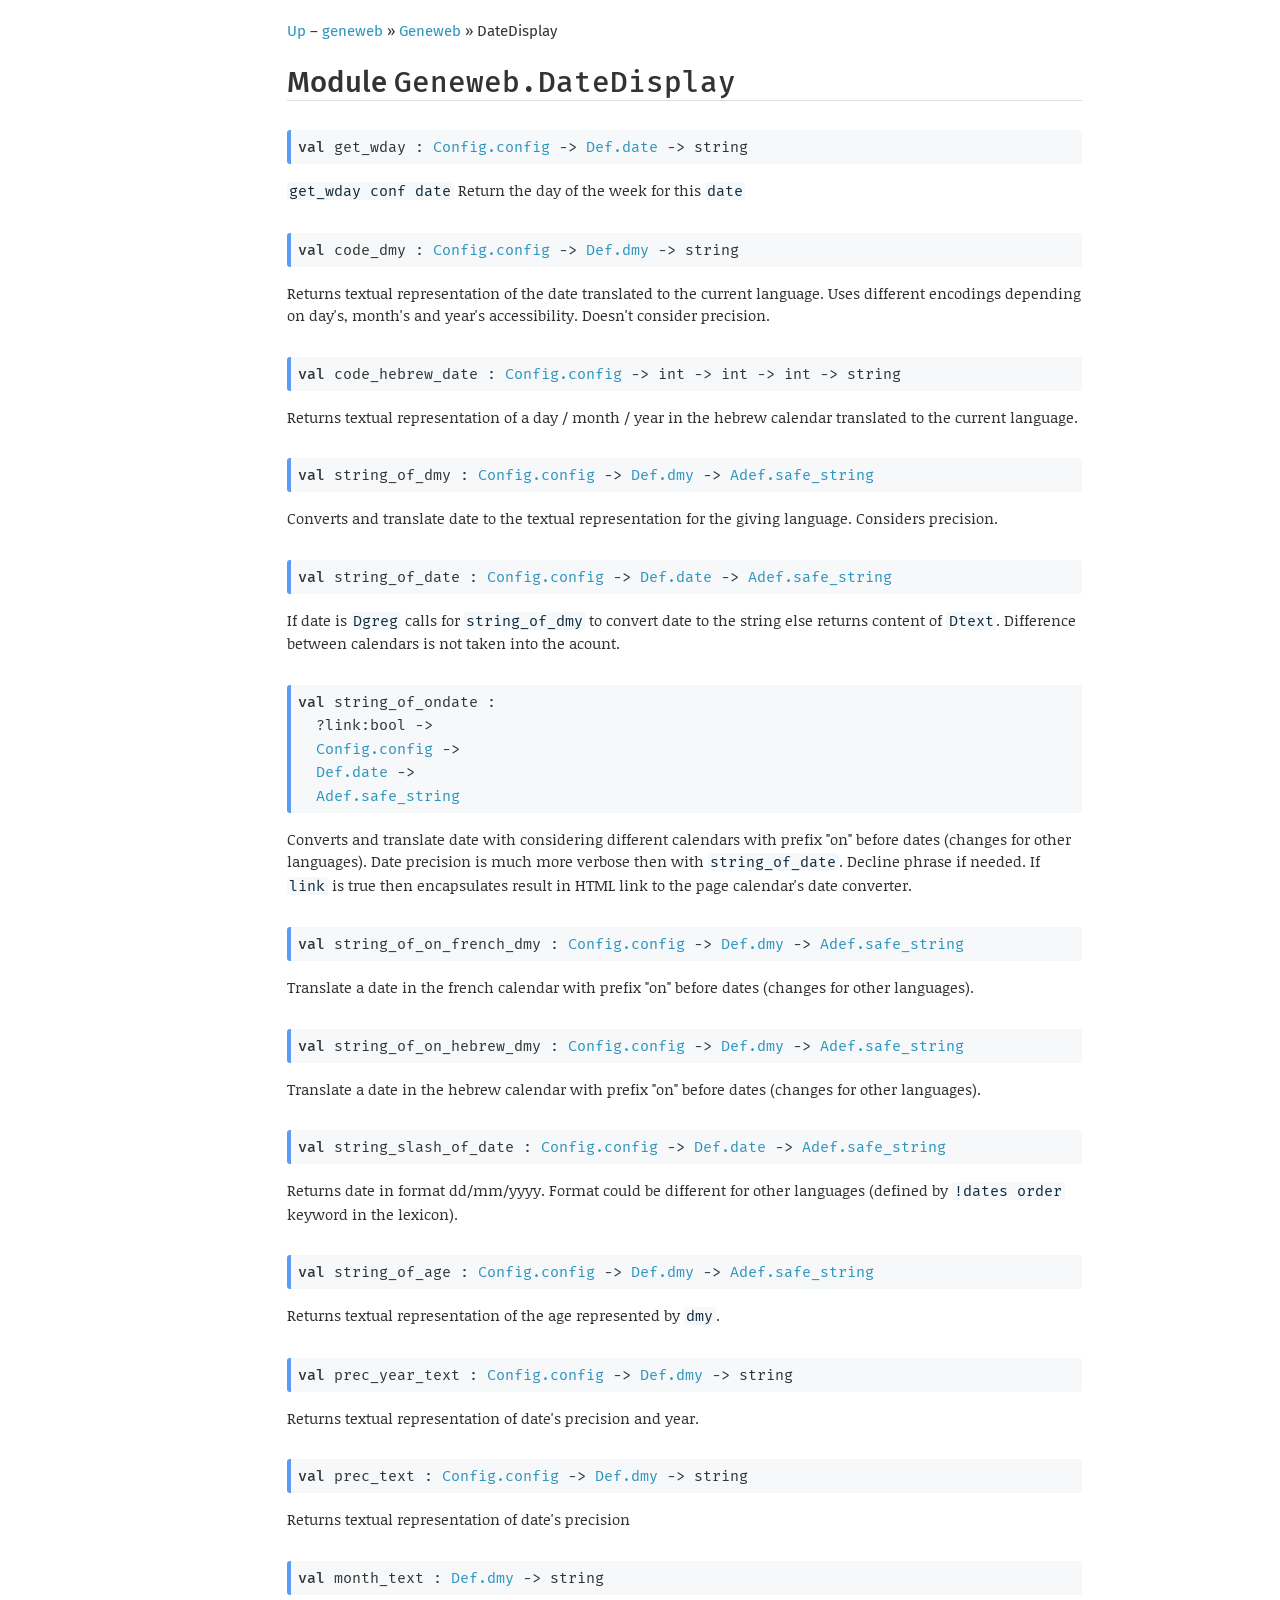
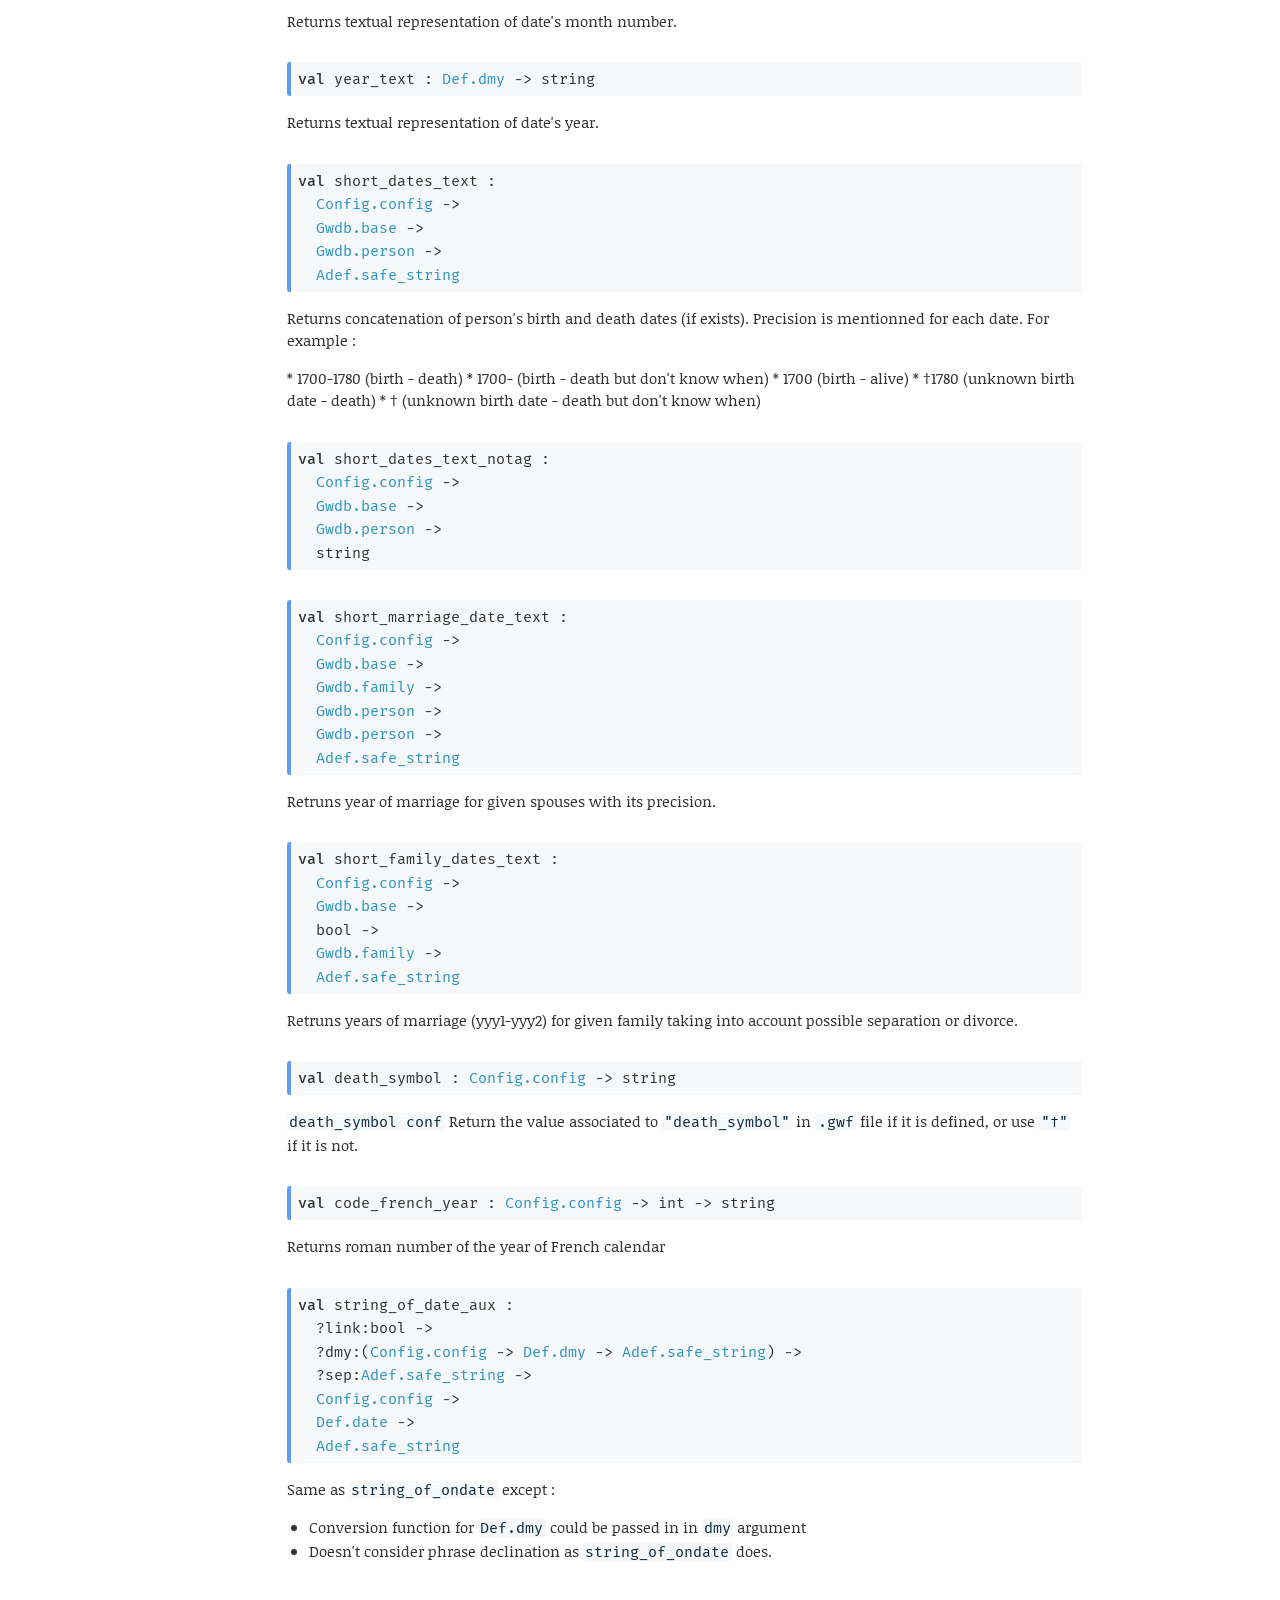
==== geneweb/Geneweb/DateDisplay/index.html @ b4ad67b5 "Deploying to gh-pages from @ michelmno/geneweb@815441923e273d42178b3d1ddf9161faf798d023 🚀" ====
<!DOCTYPE html>
<html xmlns="http://www.w3.org/1999/xhtml"><head><title>DateDisplay (geneweb.Geneweb.DateDisplay)</title><link rel="stylesheet" href="../../../odoc.support/odoc.css"/><meta charset="utf-8"/><meta name="generator" content="odoc 2.2.2"/><meta name="viewport" content="width=device-width,initial-scale=1.0"/><script src="../../../odoc.support/highlight.pack.js"></script><script>hljs.initHighlightingOnLoad();</script></head><body class="odoc"><nav class="odoc-nav"><a href="../index.html">Up</a> – <a href="../../index.html">geneweb</a> &#x00BB; <a href="../index.html">Geneweb</a> &#x00BB; DateDisplay</nav><header class="odoc-preamble"><h1>Module <code><span>Geneweb.DateDisplay</span></code></h1></header><div class="odoc-content"><div class="odoc-spec"><div class="spec value anchored" id="val-get_wday"><a href="#val-get_wday" class="anchor"></a><code><span><span class="keyword">val</span> get_wday : <span><a href="../Config/index.html#type-config">Config.config</a> <span class="arrow">&#45;&gt;</span></span> <span><a href="../../Def/index.html#type-date">Def.date</a> <span class="arrow">&#45;&gt;</span></span> string</span></code></div><div class="spec-doc"><p><code>get_wday conf date</code> Return the day of the week for this <code>date</code></p></div></div><div class="odoc-spec"><div class="spec value anchored" id="val-code_dmy"><a href="#val-code_dmy" class="anchor"></a><code><span><span class="keyword">val</span> code_dmy : <span><a href="../Config/index.html#type-config">Config.config</a> <span class="arrow">&#45;&gt;</span></span> <span><a href="../../Def/index.html#type-dmy">Def.dmy</a> <span class="arrow">&#45;&gt;</span></span> string</span></code></div><div class="spec-doc"><p>Returns textual representation of the date translated to the current language. Uses different encodings depending on day's, month's and year's accessibility. Doesn't consider precision.</p></div></div><div class="odoc-spec"><div class="spec value anchored" id="val-code_hebrew_date"><a href="#val-code_hebrew_date" class="anchor"></a><code><span><span class="keyword">val</span> code_hebrew_date : <span><a href="../Config/index.html#type-config">Config.config</a> <span class="arrow">&#45;&gt;</span></span> <span>int <span class="arrow">&#45;&gt;</span></span> <span>int <span class="arrow">&#45;&gt;</span></span> <span>int <span class="arrow">&#45;&gt;</span></span> string</span></code></div><div class="spec-doc"><p>Returns textual representation of a day / month / year in the hebrew calendar translated to the current language.</p></div></div><div class="odoc-spec"><div class="spec value anchored" id="val-string_of_dmy"><a href="#val-string_of_dmy" class="anchor"></a><code><span><span class="keyword">val</span> string_of_dmy : <span><a href="../Config/index.html#type-config">Config.config</a> <span class="arrow">&#45;&gt;</span></span> <span><a href="../../Def/index.html#type-dmy">Def.dmy</a> <span class="arrow">&#45;&gt;</span></span> <a href="../../Adef/index.html#type-safe_string">Adef.safe_string</a></span></code></div><div class="spec-doc"><p>Converts and translate date to the textual representation for the giving language. Considers precision.</p></div></div><div class="odoc-spec"><div class="spec value anchored" id="val-string_of_date"><a href="#val-string_of_date" class="anchor"></a><code><span><span class="keyword">val</span> string_of_date : <span><a href="../Config/index.html#type-config">Config.config</a> <span class="arrow">&#45;&gt;</span></span> <span><a href="../../Def/index.html#type-date">Def.date</a> <span class="arrow">&#45;&gt;</span></span> <a href="../../Adef/index.html#type-safe_string">Adef.safe_string</a></span></code></div><div class="spec-doc"><p>If date is <code>Dgreg</code> calls for <code>string_of_dmy</code> to convert date to the string else returns content of <code>Dtext</code>. Difference between calendars is not taken into the acount.</p></div></div><div class="odoc-spec"><div class="spec value anchored" id="val-string_of_ondate"><a href="#val-string_of_ondate" class="anchor"></a><code><span><span class="keyword">val</span> string_of_ondate : 
  <span>?link:bool <span class="arrow">&#45;&gt;</span></span>
  <span><a href="../Config/index.html#type-config">Config.config</a> <span class="arrow">&#45;&gt;</span></span>
  <span><a href="../../Def/index.html#type-date">Def.date</a> <span class="arrow">&#45;&gt;</span></span>
  <a href="../../Adef/index.html#type-safe_string">Adef.safe_string</a></span></code></div><div class="spec-doc"><p>Converts and translate date with considering different calendars with prefix &quot;on&quot; before dates (changes for other languages). Date precision is much more verbose then with <code>string_of_date</code>. Decline phrase if needed. If <code>link</code> is true then encapsulates result in HTML link to the page calendar's date converter.</p></div></div><div class="odoc-spec"><div class="spec value anchored" id="val-string_of_on_french_dmy"><a href="#val-string_of_on_french_dmy" class="anchor"></a><code><span><span class="keyword">val</span> string_of_on_french_dmy : <span><a href="../Config/index.html#type-config">Config.config</a> <span class="arrow">&#45;&gt;</span></span> <span><a href="../../Def/index.html#type-dmy">Def.dmy</a> <span class="arrow">&#45;&gt;</span></span> <a href="../../Adef/index.html#type-safe_string">Adef.safe_string</a></span></code></div><div class="spec-doc"><p>Translate a date in the french calendar with prefix &quot;on&quot; before dates (changes for other languages).</p></div></div><div class="odoc-spec"><div class="spec value anchored" id="val-string_of_on_hebrew_dmy"><a href="#val-string_of_on_hebrew_dmy" class="anchor"></a><code><span><span class="keyword">val</span> string_of_on_hebrew_dmy : <span><a href="../Config/index.html#type-config">Config.config</a> <span class="arrow">&#45;&gt;</span></span> <span><a href="../../Def/index.html#type-dmy">Def.dmy</a> <span class="arrow">&#45;&gt;</span></span> <a href="../../Adef/index.html#type-safe_string">Adef.safe_string</a></span></code></div><div class="spec-doc"><p>Translate a date in the hebrew calendar with prefix &quot;on&quot; before dates (changes for other languages).</p></div></div><div class="odoc-spec"><div class="spec value anchored" id="val-string_slash_of_date"><a href="#val-string_slash_of_date" class="anchor"></a><code><span><span class="keyword">val</span> string_slash_of_date : <span><a href="../Config/index.html#type-config">Config.config</a> <span class="arrow">&#45;&gt;</span></span> <span><a href="../../Def/index.html#type-date">Def.date</a> <span class="arrow">&#45;&gt;</span></span> <a href="../../Adef/index.html#type-safe_string">Adef.safe_string</a></span></code></div><div class="spec-doc"><p>Returns date in format dd/mm/yyyy. Format could be different for other languages (defined by <code>!dates order</code> keyword in the lexicon).</p></div></div><div class="odoc-spec"><div class="spec value anchored" id="val-string_of_age"><a href="#val-string_of_age" class="anchor"></a><code><span><span class="keyword">val</span> string_of_age : <span><a href="../Config/index.html#type-config">Config.config</a> <span class="arrow">&#45;&gt;</span></span> <span><a href="../../Def/index.html#type-dmy">Def.dmy</a> <span class="arrow">&#45;&gt;</span></span> <a href="../../Adef/index.html#type-safe_string">Adef.safe_string</a></span></code></div><div class="spec-doc"><p>Returns textual representation of the age represented by <code>dmy</code>.</p></div></div><div class="odoc-spec"><div class="spec value anchored" id="val-prec_year_text"><a href="#val-prec_year_text" class="anchor"></a><code><span><span class="keyword">val</span> prec_year_text : <span><a href="../Config/index.html#type-config">Config.config</a> <span class="arrow">&#45;&gt;</span></span> <span><a href="../../Def/index.html#type-dmy">Def.dmy</a> <span class="arrow">&#45;&gt;</span></span> string</span></code></div><div class="spec-doc"><p>Returns textual representation of date's precision and year.</p></div></div><div class="odoc-spec"><div class="spec value anchored" id="val-prec_text"><a href="#val-prec_text" class="anchor"></a><code><span><span class="keyword">val</span> prec_text : <span><a href="../Config/index.html#type-config">Config.config</a> <span class="arrow">&#45;&gt;</span></span> <span><a href="../../Def/index.html#type-dmy">Def.dmy</a> <span class="arrow">&#45;&gt;</span></span> string</span></code></div><div class="spec-doc"><p>Returns textual representation of date's precision</p></div></div><div class="odoc-spec"><div class="spec value anchored" id="val-month_text"><a href="#val-month_text" class="anchor"></a><code><span><span class="keyword">val</span> month_text : <span><a href="../../Def/index.html#type-dmy">Def.dmy</a> <span class="arrow">&#45;&gt;</span></span> string</span></code></div><div class="spec-doc"><p>Returns textual representation of date's month number.</p></div></div><div class="odoc-spec"><div class="spec value anchored" id="val-year_text"><a href="#val-year_text" class="anchor"></a><code><span><span class="keyword">val</span> year_text : <span><a href="../../Def/index.html#type-dmy">Def.dmy</a> <span class="arrow">&#45;&gt;</span></span> string</span></code></div><div class="spec-doc"><p>Returns textual representation of date's year.</p></div></div><div class="odoc-spec"><div class="spec value anchored" id="val-short_dates_text"><a href="#val-short_dates_text" class="anchor"></a><code><span><span class="keyword">val</span> short_dates_text : 
  <span><a href="../Config/index.html#type-config">Config.config</a> <span class="arrow">&#45;&gt;</span></span>
  <span><a href="../../Gwdb/index.html#type-base">Gwdb.base</a> <span class="arrow">&#45;&gt;</span></span>
  <span><a href="../../Gwdb/index.html#type-person">Gwdb.person</a> <span class="arrow">&#45;&gt;</span></span>
  <a href="../../Adef/index.html#type-safe_string">Adef.safe_string</a></span></code></div><div class="spec-doc"><p>Returns concatenation of person's birth and death dates (if exists). Precision is mentionned for each date. For example :</p><p>* 1700-1780 (birth - death) * 1700- (birth - death but don't know when) * 1700 (birth - alive) * †1780 (unknown birth date - death) * † (unknown birth date - death but don't know when)</p></div></div><div class="odoc-spec"><div class="spec value anchored" id="val-short_dates_text_notag"><a href="#val-short_dates_text_notag" class="anchor"></a><code><span><span class="keyword">val</span> short_dates_text_notag : 
  <span><a href="../Config/index.html#type-config">Config.config</a> <span class="arrow">&#45;&gt;</span></span>
  <span><a href="../../Gwdb/index.html#type-base">Gwdb.base</a> <span class="arrow">&#45;&gt;</span></span>
  <span><a href="../../Gwdb/index.html#type-person">Gwdb.person</a> <span class="arrow">&#45;&gt;</span></span>
  string</span></code></div></div><div class="odoc-spec"><div class="spec value anchored" id="val-short_marriage_date_text"><a href="#val-short_marriage_date_text" class="anchor"></a><code><span><span class="keyword">val</span> short_marriage_date_text : 
  <span><a href="../Config/index.html#type-config">Config.config</a> <span class="arrow">&#45;&gt;</span></span>
  <span><a href="../../Gwdb/index.html#type-base">Gwdb.base</a> <span class="arrow">&#45;&gt;</span></span>
  <span><a href="../../Gwdb/index.html#type-family">Gwdb.family</a> <span class="arrow">&#45;&gt;</span></span>
  <span><a href="../../Gwdb/index.html#type-person">Gwdb.person</a> <span class="arrow">&#45;&gt;</span></span>
  <span><a href="../../Gwdb/index.html#type-person">Gwdb.person</a> <span class="arrow">&#45;&gt;</span></span>
  <a href="../../Adef/index.html#type-safe_string">Adef.safe_string</a></span></code></div><div class="spec-doc"><p>Retruns year of marriage for given spouses with its precision.</p></div></div><div class="odoc-spec"><div class="spec value anchored" id="val-short_family_dates_text"><a href="#val-short_family_dates_text" class="anchor"></a><code><span><span class="keyword">val</span> short_family_dates_text : 
  <span><a href="../Config/index.html#type-config">Config.config</a> <span class="arrow">&#45;&gt;</span></span>
  <span><a href="../../Gwdb/index.html#type-base">Gwdb.base</a> <span class="arrow">&#45;&gt;</span></span>
  <span>bool <span class="arrow">&#45;&gt;</span></span>
  <span><a href="../../Gwdb/index.html#type-family">Gwdb.family</a> <span class="arrow">&#45;&gt;</span></span>
  <a href="../../Adef/index.html#type-safe_string">Adef.safe_string</a></span></code></div><div class="spec-doc"><p>Retruns years of marriage (yyy1-yyy2) for given family taking into account possible separation or divorce.</p></div></div><div class="odoc-spec"><div class="spec value anchored" id="val-death_symbol"><a href="#val-death_symbol" class="anchor"></a><code><span><span class="keyword">val</span> death_symbol : <span><a href="../Config/index.html#type-config">Config.config</a> <span class="arrow">&#45;&gt;</span></span> string</span></code></div><div class="spec-doc"><p><code>death_symbol conf</code> Return the value associated to <code>&quot;death_symbol&quot;</code> in <code>.gwf</code> file if it is defined, or use <code>&quot;†&quot;</code> if it is not.</p></div></div><div class="odoc-spec"><div class="spec value anchored" id="val-code_french_year"><a href="#val-code_french_year" class="anchor"></a><code><span><span class="keyword">val</span> code_french_year : <span><a href="../Config/index.html#type-config">Config.config</a> <span class="arrow">&#45;&gt;</span></span> <span>int <span class="arrow">&#45;&gt;</span></span> string</span></code></div><div class="spec-doc"><p>Returns roman number of the year of French calendar</p></div></div><div class="odoc-spec"><div class="spec value anchored" id="val-string_of_date_aux"><a href="#val-string_of_date_aux" class="anchor"></a><code><span><span class="keyword">val</span> string_of_date_aux : 
  <span>?link:bool <span class="arrow">&#45;&gt;</span></span>
  <span>?dmy:<span>(<span><a href="../Config/index.html#type-config">Config.config</a> <span class="arrow">&#45;&gt;</span></span> <span><a href="../../Def/index.html#type-dmy">Def.dmy</a> <span class="arrow">&#45;&gt;</span></span> <a href="../../Adef/index.html#type-safe_string">Adef.safe_string</a>)</span> <span class="arrow">&#45;&gt;</span></span>
  <span>?sep:<a href="../../Adef/index.html#type-safe_string">Adef.safe_string</a> <span class="arrow">&#45;&gt;</span></span>
  <span><a href="../Config/index.html#type-config">Config.config</a> <span class="arrow">&#45;&gt;</span></span>
  <span><a href="../../Def/index.html#type-date">Def.date</a> <span class="arrow">&#45;&gt;</span></span>
  <a href="../../Adef/index.html#type-safe_string">Adef.safe_string</a></span></code></div><div class="spec-doc"><p>Same as <code>string_of_ondate</code> except :</p><ul><li>Conversion function for <code>Def.dmy</code> could be passed in in <code>dmy</code> argument</li><li>Doesn't consider phrase declination as <code>string_of_ondate</code> does.</li></ul></div></div></div></body></html>
---- odoc.support/odoc.css ----
@charset "UTF-8";
/* Copyright (c) 2016 The odoc contributors. All rights reserved.
   Distributed under the ISC license, see terms at the end of the file.
   odoc 2.2.0 */

/* Fonts */
@import url('https://fonts.googleapis.com/css?family=Fira+Mono:400,500');
@import url('https://fonts.googleapis.com/css?family=Noticia+Text:400,400i,700');
@import url('https://fonts.googleapis.com/css?family=Fira+Sans:400,400i,500,500i,600,600i,700,700i');

:root,
.light:root {
   --main-background: #FFFFFF;

  --color: #333333;
  --link-color: #2C94BD;
  --anchor-hover: #555;
  --anchor-color: #d5d5d5;
  --xref-shadow: #cc6666;
  --header-shadow: #ddd;
  --by-name-version-color: #aaa;
  --by-name-nav-link-color: #222;
  --target-background: rgba(187, 239, 253, 0.3);
  --target-shadow: rgba(187, 239, 253, 0.8);
  --pre-border-color: #eee;
  --code-background: #f6f8fa;

  --li-code-background: #f6f8fa;
  --li-code-color: #0d2b3e;
  --toc-color: #1F2D3D;
  --toc-before-color: #777;
  --toc-background: #f6f8fa;
  --toc-list-border: #ccc;

  --spec-summary-border-color: #5c9cf5;
  --spec-summary-background: var(--code-background);
  --spec-summary-hover-background: #ebeff2;
  --spec-details-after-background: rgba(0, 4, 15, 0.05);
  --spec-details-after-shadow: rgba(204, 204, 204, 0.53);
}

.dark:root {
  --main-background: #202020;
  --code-background: #222;
  --line-numbers-background: rgba(0, 0, 0, 0.125);
  --navbar-background: #202020;

  --color: #bebebe;
  --dirname-color: #666;
  --underline-color: #444;
  --visited-color: #002800;
  --visited-number-color: #252;
  --unvisited-color: #380000;
  --unvisited-number-color: #622;
  --somevisited-color: #303000;
  --highlight-color: #303e3f;
  --line-number-color: rgba(230, 230, 230, 0.3);
  --unvisited-margin-color: #622;
  --border: #333;
  --navbar-border: #333;
  --code-color: #ccc;

  --li-code-background: #373737;
  --li-code-color: #999;
  --toc-color: #777;
  --toc-background: #252525;

  --hljs-link: #999;
  --hljs-keyword: #cda869;
  --hljs-regexp: #f9ee98;
  --hljs-title: #dcdcaa;
  --hljs-type: #ac885b;
  --hljs-meta: #82aaff;
  --hljs-variable: #cf6a4c;
}

@media (prefers-color-scheme: dark) {
  :root {
    --main-background: #202020;
    --code-background: #333;
    --line-numbers-background: rgba(0, 0, 0, 0.125);
    --navbar-background: #202020;

    --meter-unvisited-color: #622;
    --meter-visited-color: #252;
    --meter-separator-color: black;

    --color: #bebebe;
    --dirname-color: #666;
    --underline-color: #444;
    --visited-color: #002800;
    --visited-number-color: #252;
    --unvisited-color: #380000;
    --unvisited-number-color: #622;
    --somevisited-color: #303000;
    --highlight-color: #303e3f;
    --line-number-color: rgba(230, 230, 230, 0.3);
    --unvisited-margin-color: #622;
    --border: #333;
    --navbar-border: #333;
    --code-color: #ccc;
    --by-name-nav-link-color: var(--color);

    --li-code-background: #373737;
    --li-code-color: #999;
    --toc-color: #777;
    --toc-before-color: #777;
    --toc-background: #252525;
    --toc-list-border: #ccc;
    --spec-summary-hover-background: #ebeff2;
    --spec-details-after-background: rgba(0, 4, 15, 0.05);
    --spec-details-after-shadow: rgba(204, 204, 204, 0.53);

    --hljs-link: #999;
    --hljs-keyword: #cda869;
    --hljs-regexp: #f9ee98;
    --hljs-title: #dcdcaa;
    --hljs-type: #ac885b;
    --hljs-meta: #82aaff;
    --hljs-variable: #cf6a4c;
  }
}

/* Reset a few things. */

html, body, div, span, applet, object, iframe, h1, h2, h3, h4, h5, h6, p, blockquote, pre, a, abbr, acronym, address, big, cite, code, del, dfn, em, img, ins, kbd, q, s, samp, small, strike, strong, sub, sup, tt, var, b, u, i, center, dl, dt, dd, ol, ul, li, fieldset, form, label, legend, table, caption, tbody, tfoot, thead, tr, th, td, article, aside, canvas, details, embed, figure, figcaption, footer, header, hgroup, menu, nav, output, ruby, section, summary, time, mark, audio, video {
  padding: 0;
  border: 0;
  font: inherit;
  vertical-align: baseline;

}

table {
  border-collapse: collapse;
  border-spacing: 0;
}

*, *:before, *:after {
  box-sizing: border-box;
}

html {
  font-size: 15px;
}

body {
  text-align: left;
  background: #FFFFFF;
  color: var(--color);
  background-color: var(--main-background);
}

body {
  max-width: 100ex;
  margin-left: calc(10vw + 20ex);
  margin-right: 4ex;
  margin-top: 20px;
  margin-bottom: 50px;
  font-family: "Noticia Text", Georgia, serif;
  line-height: 1.5;
}

header {
  margin-bottom: 30px;
}

nav {
  font-family: "Fira Sans", Helvetica, Arial, sans-serif;
}

/* Basic markup elements */

b, strong {
  font-weight: bold;
}

i {
  font-style: italic;
}

em, i em.odd{
  font-style: italic;
}

em.odd, i em {
  font-style: normal;
}

sup {
  vertical-align: super;
}

sub {
  vertical-align: sub;
}

sup, sub {
  font-size: 12px;
  line-height: 0;
  margin-left: 0.2ex;
}

ul, ol {
  list-style-position: outside
}

ul>li {
  margin-left: 22px;
}

ol>li {
  margin-left: 27.2px;
}

li>*:first-child {
  margin-top: 0
}

/* Text alignements, this should be forbidden. */

.left {
  text-align: left;
}

.right {
  text-align: right;
}

.center {
  text-align: center;
}

/* Links and anchors */

a {
  text-decoration: none;
  color: var(--link-color);
}

a:hover {
  box-shadow: 0 1px 0 0 var(--link-color);
}

/* Linked highlight */
*:target {
  background-color: var(--target-background) !important;
  box-shadow: 0 0px 0 1px var(--target-shadow) !important;
  border-radius: 1px;
}

*:hover > a.anchor {
  visibility: visible;
}

a.anchor:before {
  content: "#";
}

a.anchor:hover {
  box-shadow: none;
  text-decoration: none;
  color: var(--anchor-hover);
}

a.anchor {
  visibility: hidden;
  position: absolute;
  /* top: 0px; */
  /* margin-left: -3ex; */
  margin-left: -1.3em;
  font-weight: normal;
  font-style: normal;
  padding-right: 0.4em;
  padding-left: 0.4em;
  /* To remain selectable */
  color: var(--anchor-color);
}

.spec > a.anchor {
  margin-left: -2.3em;
  padding-right: 0.9em;
}

.xref-unresolved {
  color: #2C94BD;
}
.xref-unresolved:hover {
  box-shadow: 0 1px 0 0 var(--xref-shadow);
}

/* Section and document divisions.
   Until at least 4.03 many of the modules of the stdlib start at .h7,
   we restart the sequence there like h2  */

h1, h2, h3, h4, h5, h6, .h7, .h8, .h9, .h10 {
  font-family: "Fira Sans", Helvetica, Arial, sans-serif;
  font-weight: 400;
  padding-top: 0.1em;
  line-height: 1.2;
  overflow-wrap: break-word;
}

h1 {
  font-weight: 500;
  font-size: 2.441em;
}

h1 {
  font-weight: 500;
  font-size: 1.953em;
  box-shadow: 0 1px 0 0 var(--header-shadow);
}

h2 {
  font-size: 1.563em;
}

h3 {
  font-size: 1.25em;
}

small, .font_small {
  font-size: 0.8em;
}

h1 code, h1 tt {
  font-size: inherit;
  font-weight: inherit;
}

h2 code, h2 tt {
  font-size: inherit;
  font-weight: inherit;
}

h3 code, h3 tt {
  font-size: inherit;
  font-weight: inherit;
}

h3 code, h3 tt {
  font-size: inherit;
  font-weight: inherit;
}

h4 {
  font-size: 1.12em;
}

/* Comment delimiters, hidden but accessible to screen readers and 
   selected for copy/pasting */

/* Taken from bootstrap */
/* See also https://stackoverflow.com/a/27769435/4220738 */
.comment-delim {
  position: absolute;
  width: 1px;
  height: 1px;
  padding: 0;
  margin: -1px;
  overflow: hidden;
  clip: rect(0, 0, 0, 0);
  white-space: nowrap;
  border: 0;
}

/* Preformatted and code */

tt, code, pre {
  font-family: "Fira Mono", courier;
  font-weight: 400;
}

pre {
  padding: 0.1em;
  border: 1px solid var(--pre-border-color);
  border-radius: 5px;
  overflow-x: auto;
}

p code,
li code {
  background-color: var(--li-code-background);
  color: var(--li-code-color);
  border-radius: 3px;
  padding: 0 0.3ex;
}

p a > code {
  color: var(--link-color);
}

code {
  white-space: pre-wrap;
}

/* Code blocks (e.g. Examples) */

pre code {
  font-size: 0.893rem;
}

/* Code lexemes */

.keyword {
  font-weight: 500;
}

.arrow { white-space: nowrap }

/* Module member specification */

.spec {
  background-color: var(--spec-summary-background);
  border-radius: 3px;
  border-left: 4px solid var(--spec-summary-border-color);
  border-right: 5px solid transparent;
  padding: 0.35em 0.5em;
}

li:not(:last-child) > .def-doc {
  margin-bottom: 15px;
}

/* Spacing between items */
div.odoc-spec,.odoc-include {
  margin-bottom: 2em;
}

.spec.type .variant p, .spec.type .record p {
  margin: 5px;
}

.spec.type .variant, .spec.type .record {
  margin-left: 2ch;
  list-style: none;
  display: flex;
  flex-wrap: wrap;
  row-gap: 4px;
}

.spec.type .record > code, .spec.type .variant > code {
  min-width: 40%;
}

.spec.type > ol {
  margin-top: 0;
  margin-bottom: 0;
}

.spec.type .record > .def-doc, .spec.type .variant > .def-doc {
  min-width:50%;
  padding: 0.25em 0.5em;
  margin-left: 10%;
  border-radius: 3px;
  flex-grow:1;
  background: var(--main-background);
  box-shadow: 2px 2px 4px lightgrey;
}

div.def {
  margin-top: 0;
  text-indent: -2ex;
  padding-left: 2ex;
}

div.def-doc>*:first-child {
  margin-top: 0;
}

/* Collapsible inlined include and module */

.odoc-include details {
  position: relative;
}

.odoc-include.shadowed-include {
  display: none;
}

.odoc-include details:after {
  z-index: -100;
  display: block;
  content: " ";
  position: absolute;
  border-radius: 0 1ex 1ex 0;
  right: -20px;
  top: 1px;
  bottom: 1px;
  width: 15px;
  background: var(--spec-details-after-background, rgba(0, 4, 15, 0.05));
  box-shadow: 0 0px 0 1px var(--spec-details-after-shadow, rgba(204, 204, 204, 0.53));
}

.odoc-include summary {
  position: relative;
  margin-bottom: 1em;
  cursor: pointer;
  outline: none;
}

.odoc-include summary:hover {
  background-color: var(--spec-summary-hover-background);
}

/* FIXME: Does not work in Firefox. */
.odoc-include summary::-webkit-details-marker {
  color: #888;
  transform: scaleX(-1);
  position: absolute;
  top: calc(50% - 5px);
  height: 11px;
  right: -29px;
}

/* Records and variants FIXME */

div.def table {
  text-indent: 0em;
  padding: 0;
  margin-left: -2ex;
}

td.def {
  padding-left: 2ex;
}

td.def-doc *:first-child {
  margin-top: 0em;
}

/* Lists of @tags */

.at-tags { list-style-type: none; margin-left: -3ex; }
.at-tags li { padding-left: 3ex; text-indent: -3ex; }
.at-tags .at-tag { text-transform: capitalize }

/* Lists of modules */

.modules { list-style-type: none; margin-left: -3ex; }
.modules li { padding-left: 3ex; text-indent: -3ex; margin-top: 5px }
.modules .synopsis { padding-left: 1ch; }

/* Odig package index */

.packages { list-style-type: none; margin-left: -3ex; }
.packages li { padding-left: 3ex; text-indent: -3ex }
.packages li a.anchor { padding-right: 0.5ch; padding-left: 3ch; }
.packages .version { font-size: 10px; color: var(--by-name-version-color); }
.packages .synopsis { padding-left: 1ch }

.by-name nav a {
  text-transform: uppercase;
  font-size: 18px;
  margin-right: 1ex;
  color: var(--by-name-nav-link-color,);
  display: inline-block;
}

.by-tag nav a {
  margin-right: 1ex;
  color: var(--by-name-nav-link-color);
  display: inline-block;
}

.by-tag ol { list-style-type: none; }
.by-tag ol.tags li { margin-left: 1ch; display: inline-block }
.by-tag td:first-child { text-transform: uppercase; }

/* Odig package page */

.package nav {
  display: inline;
  font-size: 14px;
  font-weight: normal;
}

.package .version {
  font-size: 14px;
}

.package.info {
  margin: 0;
}

.package.info td:first-child {
  font-style: italic;
  padding-right: 2ex;
}

.package.info ul {
  list-style-type: none;
  display: inline;
  margin: 0;
}

.package.info li {
  display: inline-block;
  margin: 0;
  margin-right: 1ex;
}

#info-authors li, #info-maintainers li {
  display: block;
}

/* Sidebar and TOC */

.odoc-toc:before {
  display: block;
  content: "Contents";
  text-transform: uppercase;
  font-size: 1em;
  margin: 1.414em 0 0.5em;
  font-weight: 500;
  color: var(--toc-before-color);
  line-height: 1.2;
}

.odoc-toc {
  position: fixed;
  top: 0px;
  bottom: 0px;
  left: 0px;
  max-width: 30ex;
  min-width: 26ex;
  width: 20%;
  background: var(--toc-background);
  overflow: auto;
  color: var(--toc-color);
  padding-left: 2ex;
  padding-right: 2ex;
}

.odoc-toc ul li a {
  font-family: "Fira Sans", sans-serif;
  font-size: 0.95em;
  color: var(--color);
  font-weight: 400;
  line-height: 1.6em;
  display: block;
}

.odoc-toc ul li a:hover {
  box-shadow: none;
  text-decoration: underline;
}

/* First level titles */

.odoc-toc>ul>li>a {
  font-weight: 500;
}

.odoc-toc li ul {
  margin: 0px;
}

.odoc-toc ul {
  list-style-type: none;
}

.odoc-toc ul li {
  margin: 0;
}
.odoc-toc>ul>li {
  margin-bottom: 0.3em;
}

.odoc-toc ul li li {
  border-left: 1px solid var(--toc-list-border);
  margin-left: 5px;
  padding-left: 12px;
}

/* Mobile adjustements. */

@media only screen and (max-width: 95ex) {
  body.odoc {
    margin: 2em;
  }
  .odoc-toc {
    position: static;
    width: auto;
    min-width: unset;
    max-width: unset;
    border: none;
    padding: 0.2em 1em;
    border-radius: 5px;
    margin-bottom: 2em;
  }
}

/* Print adjustements. */

@media print {
  body {
    color: black;
    background: white;
  }
  body nav:first-child {
    visibility: hidden;
  }
}

/* Syntax highlighting (based on github-gist) */

.hljs {
  display: block;
  background: var(--code-background);
  padding: 0.5em;
  color: var(--color);
  overflow-x: auto;
}

.hljs-comment,
.hljs-meta {
  color: #969896;
}

.hljs-string,
.hljs-variable,
.hljs-template-variable,
.hljs-strong,
.hljs-emphasis,
.hljs-quote {
  color: #df5000;
}

.hljs-keyword,
.hljs-selector-tag {
  color: #a71d5d;
}

.hljs-type,
.hljs-class .hljs-title {
  color: #458;
  font-weight: 500;
}

.hljs-literal,
.hljs-symbol,
.hljs-bullet,
.hljs-attribute {
  color: #0086b3;
}

.hljs-section,
.hljs-name {
  color: #63a35c;
}

.hljs-tag {
  color: #333333;
}

.hljs-attr,
.hljs-selector-id,
.hljs-selector-class,
.hljs-selector-attr,
.hljs-selector-pseudo {
  color: #795da3;
}

.hljs-addition {
  color: #55a532;
  background-color: #eaffea;
}

.hljs-deletion {
  color: #bd2c00;
  background-color: #ffecec;
}

.hljs-link {
  text-decoration: underline;
}

/*---------------------------------------------------------------------------
   Copyright (c) 2016 The odoc contributors

   Permission to use, copy, modify, and/or distribute this software for any
   purpose with or without fee is hereby granted, provided that the above
   copyright notice and this permission notice appear in all copies.

   THE SOFTWARE IS PROVIDED "AS IS" AND THE AUTHOR DISCLAIMS ALL WARRANTIES
   WITH REGARD TO THIS SOFTWARE INCLUDING ALL IMPLIED WARRANTIES OF
   MERCHANTABILITY AND FITNESS. IN NO EVENT SHALL THE AUTHOR BE LIABLE FOR
   ANY SPECIAL, DIRECT, INDIRECT, OR CONSEQUENTIAL DAMAGES OR ANY DAMAGES
   WHATSOEVER RESULTING FROM LOSS OF USE, DATA OR PROFITS, WHETHER IN AN
   ACTION OF CONTRACT, NEGLIGENCE OR OTHER TORTIOUS ACTION, ARISING OUT OF
   OR IN CONNECTION WITH THE USE OR PERFORMANCE OF THIS SOFTWARE.
  ---------------------------------------------------------------------------*/
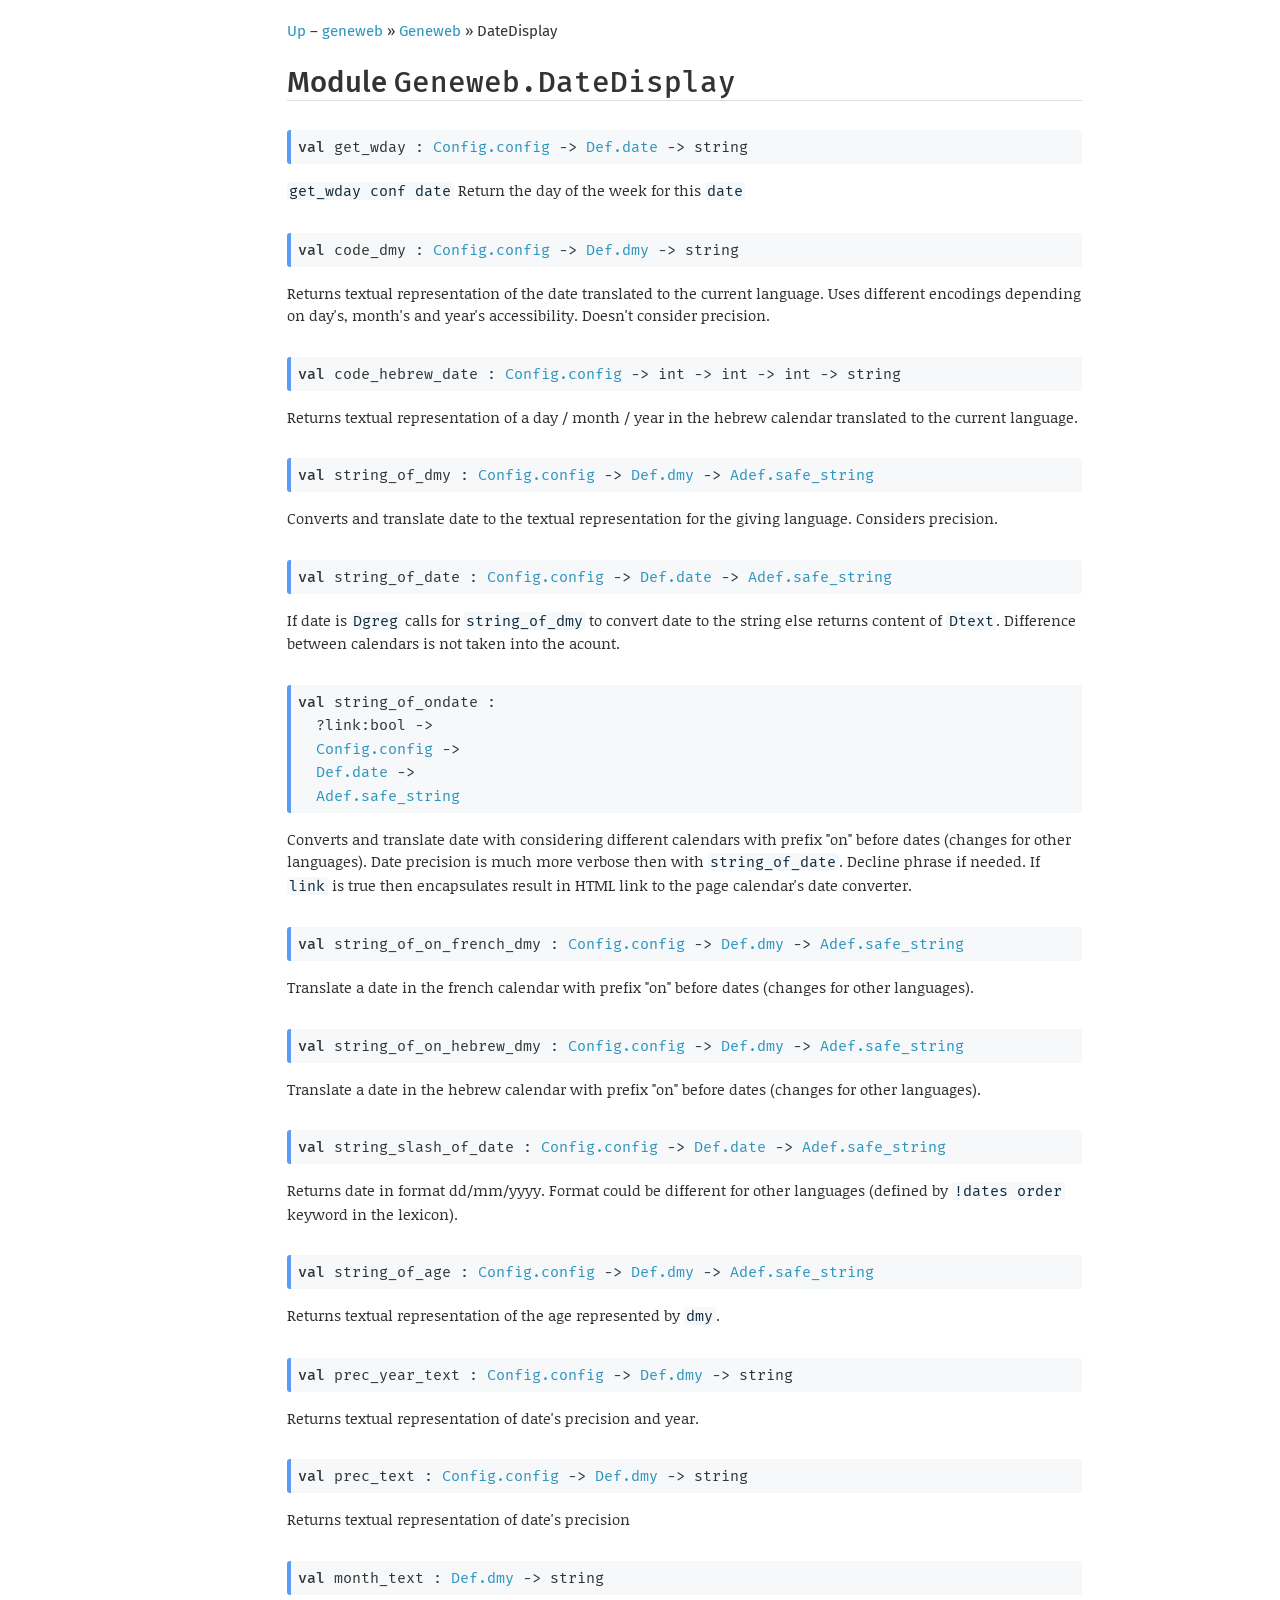
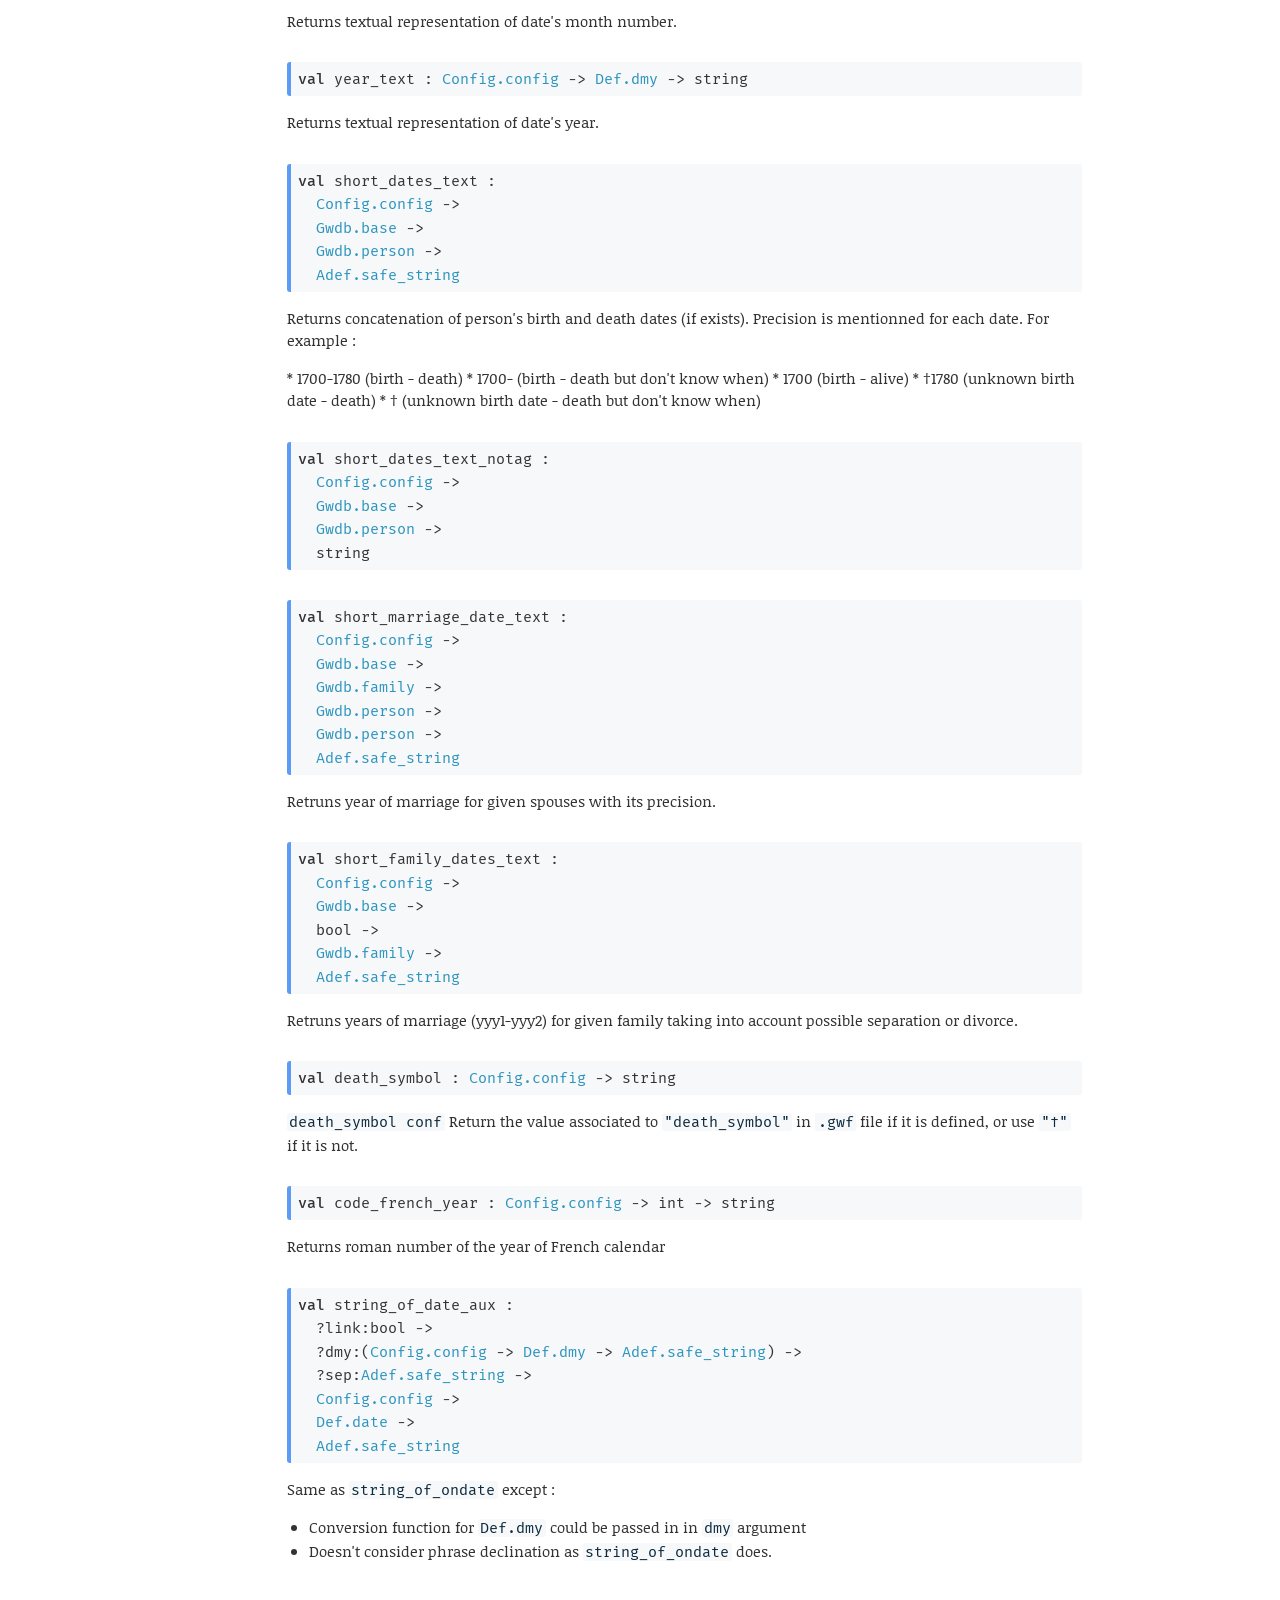
==== commit 20e6832a: "Deploying to gh-pages from @ michelmno/geneweb@a5b2f1d873d331fffe11da78a51468d31e20c753 🚀" ====
--- a/geneweb/Geneweb/DateDisplay/index.html
+++ b/geneweb/Geneweb/DateDisplay/index.html
@@ -3,7 +3,7 @@
   <span>?link:bool <span class="arrow">&#45;&gt;</span></span>
   <span><a href="../Config/index.html#type-config">Config.config</a> <span class="arrow">&#45;&gt;</span></span>
   <span><a href="../../Def/index.html#type-date">Def.date</a> <span class="arrow">&#45;&gt;</span></span>
-  <a href="../../Adef/index.html#type-safe_string">Adef.safe_string</a></span></code></div><div class="spec-doc"><p>Converts and translate date with considering different calendars with prefix &quot;on&quot; before dates (changes for other languages). Date precision is much more verbose then with <code>string_of_date</code>. Decline phrase if needed. If <code>link</code> is true then encapsulates result in HTML link to the page calendar's date converter.</p></div></div><div class="odoc-spec"><div class="spec value anchored" id="val-string_of_on_french_dmy"><a href="#val-string_of_on_french_dmy" class="anchor"></a><code><span><span class="keyword">val</span> string_of_on_french_dmy : <span><a href="../Config/index.html#type-config">Config.config</a> <span class="arrow">&#45;&gt;</span></span> <span><a href="../../Def/index.html#type-dmy">Def.dmy</a> <span class="arrow">&#45;&gt;</span></span> <a href="../../Adef/index.html#type-safe_string">Adef.safe_string</a></span></code></div><div class="spec-doc"><p>Translate a date in the french calendar with prefix &quot;on&quot; before dates (changes for other languages).</p></div></div><div class="odoc-spec"><div class="spec value anchored" id="val-string_of_on_hebrew_dmy"><a href="#val-string_of_on_hebrew_dmy" class="anchor"></a><code><span><span class="keyword">val</span> string_of_on_hebrew_dmy : <span><a href="../Config/index.html#type-config">Config.config</a> <span class="arrow">&#45;&gt;</span></span> <span><a href="../../Def/index.html#type-dmy">Def.dmy</a> <span class="arrow">&#45;&gt;</span></span> <a href="../../Adef/index.html#type-safe_string">Adef.safe_string</a></span></code></div><div class="spec-doc"><p>Translate a date in the hebrew calendar with prefix &quot;on&quot; before dates (changes for other languages).</p></div></div><div class="odoc-spec"><div class="spec value anchored" id="val-string_slash_of_date"><a href="#val-string_slash_of_date" class="anchor"></a><code><span><span class="keyword">val</span> string_slash_of_date : <span><a href="../Config/index.html#type-config">Config.config</a> <span class="arrow">&#45;&gt;</span></span> <span><a href="../../Def/index.html#type-date">Def.date</a> <span class="arrow">&#45;&gt;</span></span> <a href="../../Adef/index.html#type-safe_string">Adef.safe_string</a></span></code></div><div class="spec-doc"><p>Returns date in format dd/mm/yyyy. Format could be different for other languages (defined by <code>!dates order</code> keyword in the lexicon).</p></div></div><div class="odoc-spec"><div class="spec value anchored" id="val-string_of_age"><a href="#val-string_of_age" class="anchor"></a><code><span><span class="keyword">val</span> string_of_age : <span><a href="../Config/index.html#type-config">Config.config</a> <span class="arrow">&#45;&gt;</span></span> <span><a href="../../Def/index.html#type-dmy">Def.dmy</a> <span class="arrow">&#45;&gt;</span></span> <a href="../../Adef/index.html#type-safe_string">Adef.safe_string</a></span></code></div><div class="spec-doc"><p>Returns textual representation of the age represented by <code>dmy</code>.</p></div></div><div class="odoc-spec"><div class="spec value anchored" id="val-prec_year_text"><a href="#val-prec_year_text" class="anchor"></a><code><span><span class="keyword">val</span> prec_year_text : <span><a href="../Config/index.html#type-config">Config.config</a> <span class="arrow">&#45;&gt;</span></span> <span><a href="../../Def/index.html#type-dmy">Def.dmy</a> <span class="arrow">&#45;&gt;</span></span> string</span></code></div><div class="spec-doc"><p>Returns textual representation of date's precision and year.</p></div></div><div class="odoc-spec"><div class="spec value anchored" id="val-prec_text"><a href="#val-prec_text" class="anchor"></a><code><span><span class="keyword">val</span> prec_text : <span><a href="../Config/index.html#type-config">Config.config</a> <span class="arrow">&#45;&gt;</span></span> <span><a href="../../Def/index.html#type-dmy">Def.dmy</a> <span class="arrow">&#45;&gt;</span></span> string</span></code></div><div class="spec-doc"><p>Returns textual representation of date's precision</p></div></div><div class="odoc-spec"><div class="spec value anchored" id="val-month_text"><a href="#val-month_text" class="anchor"></a><code><span><span class="keyword">val</span> month_text : <span><a href="../../Def/index.html#type-dmy">Def.dmy</a> <span class="arrow">&#45;&gt;</span></span> string</span></code></div><div class="spec-doc"><p>Returns textual representation of date's month number.</p></div></div><div class="odoc-spec"><div class="spec value anchored" id="val-year_text"><a href="#val-year_text" class="anchor"></a><code><span><span class="keyword">val</span> year_text : <span><a href="../../Def/index.html#type-dmy">Def.dmy</a> <span class="arrow">&#45;&gt;</span></span> string</span></code></div><div class="spec-doc"><p>Returns textual representation of date's year.</p></div></div><div class="odoc-spec"><div class="spec value anchored" id="val-short_dates_text"><a href="#val-short_dates_text" class="anchor"></a><code><span><span class="keyword">val</span> short_dates_text : 
+  <a href="../../Adef/index.html#type-safe_string">Adef.safe_string</a></span></code></div><div class="spec-doc"><p>Converts and translate date with considering different calendars with prefix &quot;on&quot; before dates (changes for other languages). Date precision is much more verbose then with <code>string_of_date</code>. Decline phrase if needed. If <code>link</code> is true then encapsulates result in HTML link to the page calendar's date converter.</p></div></div><div class="odoc-spec"><div class="spec value anchored" id="val-string_of_on_french_dmy"><a href="#val-string_of_on_french_dmy" class="anchor"></a><code><span><span class="keyword">val</span> string_of_on_french_dmy : <span><a href="../Config/index.html#type-config">Config.config</a> <span class="arrow">&#45;&gt;</span></span> <span><a href="../../Def/index.html#type-dmy">Def.dmy</a> <span class="arrow">&#45;&gt;</span></span> <a href="../../Adef/index.html#type-safe_string">Adef.safe_string</a></span></code></div><div class="spec-doc"><p>Translate a date in the french calendar with prefix &quot;on&quot; before dates (changes for other languages).</p></div></div><div class="odoc-spec"><div class="spec value anchored" id="val-string_of_on_hebrew_dmy"><a href="#val-string_of_on_hebrew_dmy" class="anchor"></a><code><span><span class="keyword">val</span> string_of_on_hebrew_dmy : <span><a href="../Config/index.html#type-config">Config.config</a> <span class="arrow">&#45;&gt;</span></span> <span><a href="../../Def/index.html#type-dmy">Def.dmy</a> <span class="arrow">&#45;&gt;</span></span> <a href="../../Adef/index.html#type-safe_string">Adef.safe_string</a></span></code></div><div class="spec-doc"><p>Translate a date in the hebrew calendar with prefix &quot;on&quot; before dates (changes for other languages).</p></div></div><div class="odoc-spec"><div class="spec value anchored" id="val-string_slash_of_date"><a href="#val-string_slash_of_date" class="anchor"></a><code><span><span class="keyword">val</span> string_slash_of_date : <span><a href="../Config/index.html#type-config">Config.config</a> <span class="arrow">&#45;&gt;</span></span> <span><a href="../../Def/index.html#type-date">Def.date</a> <span class="arrow">&#45;&gt;</span></span> <a href="../../Adef/index.html#type-safe_string">Adef.safe_string</a></span></code></div><div class="spec-doc"><p>Returns date in format dd/mm/yyyy. Format could be different for other languages (defined by <code>!dates order</code> keyword in the lexicon).</p></div></div><div class="odoc-spec"><div class="spec value anchored" id="val-string_of_age"><a href="#val-string_of_age" class="anchor"></a><code><span><span class="keyword">val</span> string_of_age : <span><a href="../Config/index.html#type-config">Config.config</a> <span class="arrow">&#45;&gt;</span></span> <span><a href="../../Def/index.html#type-dmy">Def.dmy</a> <span class="arrow">&#45;&gt;</span></span> <a href="../../Adef/index.html#type-safe_string">Adef.safe_string</a></span></code></div><div class="spec-doc"><p>Returns textual representation of the age represented by <code>dmy</code>.</p></div></div><div class="odoc-spec"><div class="spec value anchored" id="val-prec_year_text"><a href="#val-prec_year_text" class="anchor"></a><code><span><span class="keyword">val</span> prec_year_text : <span><a href="../Config/index.html#type-config">Config.config</a> <span class="arrow">&#45;&gt;</span></span> <span><a href="../../Def/index.html#type-dmy">Def.dmy</a> <span class="arrow">&#45;&gt;</span></span> string</span></code></div><div class="spec-doc"><p>Returns textual representation of date's precision and year.</p></div></div><div class="odoc-spec"><div class="spec value anchored" id="val-prec_text"><a href="#val-prec_text" class="anchor"></a><code><span><span class="keyword">val</span> prec_text : <span><a href="../Config/index.html#type-config">Config.config</a> <span class="arrow">&#45;&gt;</span></span> <span><a href="../../Def/index.html#type-dmy">Def.dmy</a> <span class="arrow">&#45;&gt;</span></span> string</span></code></div><div class="spec-doc"><p>Returns textual representation of date's precision</p></div></div><div class="odoc-spec"><div class="spec value anchored" id="val-month_text"><a href="#val-month_text" class="anchor"></a><code><span><span class="keyword">val</span> month_text : <span><a href="../../Def/index.html#type-dmy">Def.dmy</a> <span class="arrow">&#45;&gt;</span></span> string</span></code></div><div class="spec-doc"><p>Returns textual representation of date's month number.</p></div></div><div class="odoc-spec"><div class="spec value anchored" id="val-year_text"><a href="#val-year_text" class="anchor"></a><code><span><span class="keyword">val</span> year_text : <span><a href="../Config/index.html#type-config">Config.config</a> <span class="arrow">&#45;&gt;</span></span> <span><a href="../../Def/index.html#type-dmy">Def.dmy</a> <span class="arrow">&#45;&gt;</span></span> string</span></code></div><div class="spec-doc"><p>Returns textual representation of date's year.</p></div></div><div class="odoc-spec"><div class="spec value anchored" id="val-short_dates_text"><a href="#val-short_dates_text" class="anchor"></a><code><span><span class="keyword">val</span> short_dates_text : 
   <span><a href="../Config/index.html#type-config">Config.config</a> <span class="arrow">&#45;&gt;</span></span>
   <span><a href="../../Gwdb/index.html#type-base">Gwdb.base</a> <span class="arrow">&#45;&gt;</span></span>
   <span><a href="../../Gwdb/index.html#type-person">Gwdb.person</a> <span class="arrow">&#45;&gt;</span></span>
